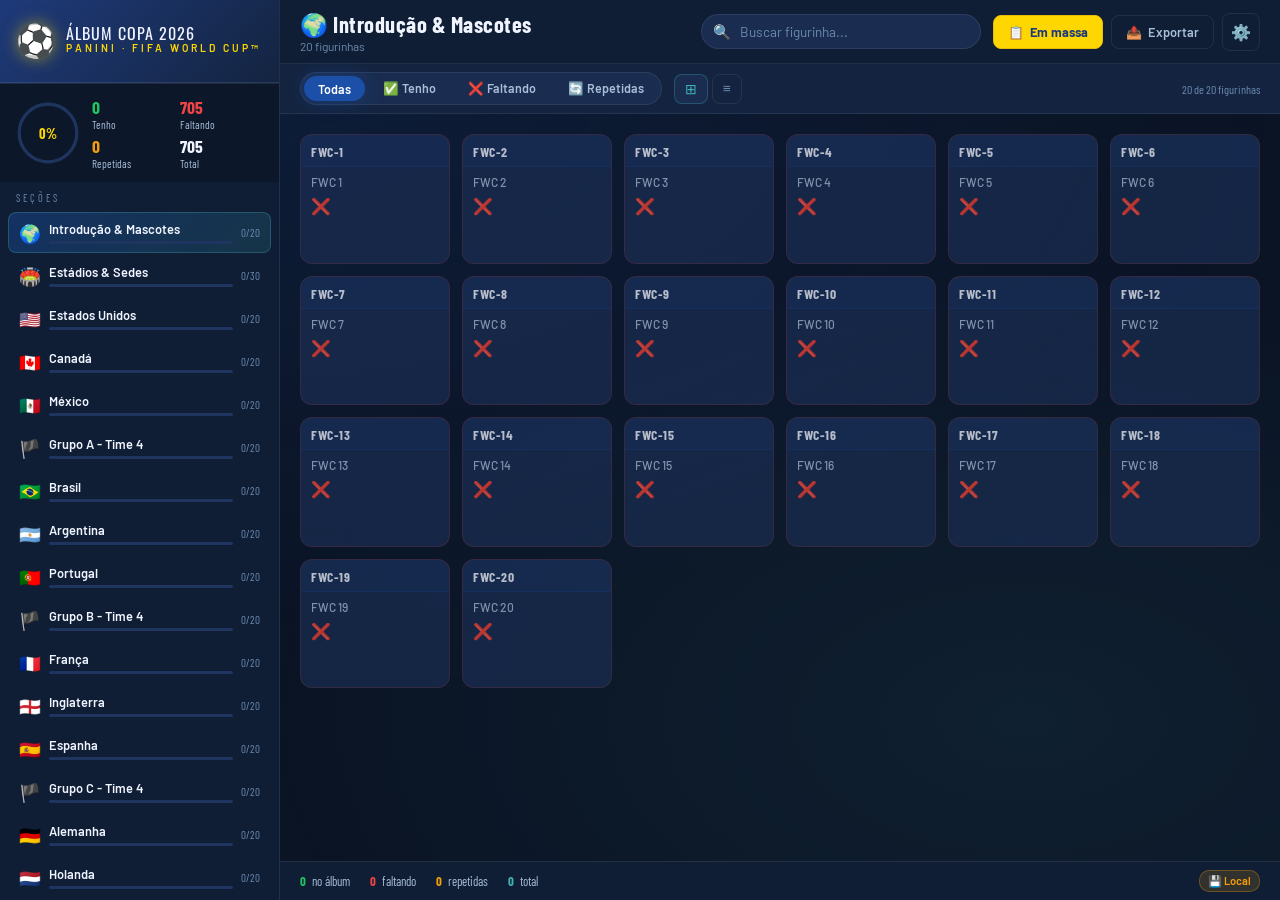
==== copa/index.html @ 355e0d0b "Add files via upload" ====
<!DOCTYPE html>
<html lang="pt-BR">
<head>
  <meta charset="UTF-8">
  <meta name="viewport" content="width=device-width, initial-scale=1.0">
  <title>Álbum Copa 2026 — Gerenciador de Figurinhas</title>
  <meta name="description" content="Gerenciador completo de figurinhas da Copa do Mundo 2026 Panini">
  <link rel="icon" href="data:image/svg+xml,<svg xmlns='http://www.w3.org/2000/svg' viewBox='0 0 100 100'><text y='.9em' font-size='90'>⚽</text></svg>">
  <link rel="stylesheet" href="css/style.css">
</head>
<body>

<!-- LOADER -->
<div id="loader">
  <div class="loader-spinner"></div>
  <div class="loader-text">Carregando álbum...</div>
</div>

<!-- APP -->
<div id="app">

  <!-- SIDEBAR -->
  <aside id="sidebar">
    <div class="sidebar-header">
      <div class="sidebar-logo">
        <span class="sidebar-logo-icon">⚽</span>
        <div class="sidebar-logo-text">
          Álbum Copa 2026
          <small>PANINI · FIFA WORLD CUP™</small>
        </div>
      </div>
    </div>

    <!-- Progresso global com anel -->
    <div class="global-progress">
      <div class="progress-ring-container">
        <svg width="64" height="64" viewBox="0 0 120 120">
          <circle class="progress-ring-track" cx="60" cy="60" r="54"/>
          <circle id="progress-ring-fill" cx="60" cy="60" r="54"
            stroke-dasharray="339.3" stroke-dashoffset="339.3"/>
        </svg>
        <div class="progress-ring-label" id="stat-pct">0%</div>
      </div>
      <div class="progress-stats">
        <div class="prog-stat owned"><strong id="stat-owned">0</strong>Tenho</div>
        <div class="prog-stat missing"><strong id="stat-missing">0</strong>Faltando</div>
        <div class="prog-stat dup"><strong id="stat-dup">0</strong>Repetidas</div>
        <div class="prog-stat"><strong id="stat-total">0</strong>Total</div>
      </div>
    </div>

    <div class="sidebar-sections-title">Seções</div>
    <div id="sidebar-sections"></div>
  </aside>

  <!-- MAIN -->
  <main id="main">

    <!-- HEADER -->
    <header id="header">
      <button id="menu-toggle" title="Menu">☰</button>

      <div class="header-left">
        <div id="section-title">Carregando...</div>
        <div id="section-subtitle"></div>
      </div>

      <div class="header-center">
        <span class="search-icon">🔍</span>
        <input id="search-input" class="search-input" type="search"
          placeholder="Buscar figurinha..." autocomplete="off">
      </div>

      <div class="header-right">
        <!-- Entrada em massa -->
        <button class="btn btn-yellow" onclick="App.openBulkModal()" title="Marcar várias de uma vez">
          <span>📋</span><span>Em massa</span>
        </button>

        <!-- Exportar -->
        <div style="position:relative" id="export-wrapper">
          <button class="btn btn-ghost" onclick="toggleExportMenu()" title="Exportar">
            <span>📤</span><span>Exportar</span>
          </button>
          <div id="export-menu" class="dropdown-menu" style="display:none">
            <button class="dropdown-item" onclick="App.exportMissing(); toggleExportMenu()">
              ❌ Lista de Faltando
            </button>
            <button class="dropdown-item" onclick="App.exportDuplicates(); toggleExportMenu()">
              🔄 Lista de Repetidas
            </button>
            <button class="dropdown-item" onclick="App.exportJSON(); toggleExportMenu()">
              💾 Backup JSON
            </button>
            <hr class="dropdown-divider">
            <label class="dropdown-item" style="cursor:pointer">
              📥 Importar JSON
              <input type="file" id="import-file" accept=".json" style="display:none">
            </label>
          </div>
        </div>

        <!-- Configurações -->
        <button class="btn btn-ghost btn-icon-only" onclick="document.getElementById('settings-modal').classList.add('open')" title="Configurações">⚙️</button>
      </div>
    </header>

    <!-- TOOLBAR -->
    <div id="toolbar">
      <div class="filter-group">
        <button class="filter-btn active" data-filter="all"       onclick="App.setFilter('all')">Todas</button>
        <button class="filter-btn"        data-filter="owned"     onclick="App.setFilter('owned')">✅ Tenho</button>
        <button class="filter-btn"        data-filter="missing"   onclick="App.setFilter('missing')">❌ Faltando</button>
        <button class="filter-btn"        data-filter="duplicate" onclick="App.setFilter('duplicate')">🔄 Repetidas</button>
      </div>

      <div class="view-group">
        <button class="view-btn active" data-view="grid" onclick="App.setView('grid')" title="Grade">⊞</button>
        <button class="view-btn"        data-view="list" onclick="App.setView('list')" title="Lista">≡</button>
      </div>

      <div class="toolbar-spacer"></div>

      <span id="filter-count">— figurinhas</span>
    </div>

    <!-- GRID -->
    <div id="stickers-container">
      <div id="stickers-grid" class="stickers-grid view-grid"></div>
    </div>

    <!-- STATS BAR -->
    <div id="stats-bar">
      <div class="stat-chip stat-owned">
        <strong id="stat-owned-b">0</strong><span>no álbum</span>
      </div>
      <div class="stat-chip stat-missing">
        <strong id="stat-missing-b">0</strong><span>faltando</span>
      </div>
      <div class="stat-chip stat-dup">
        <strong id="stat-dup-b">0</strong><span>repetidas</span>
      </div>
      <div class="stat-chip stat-total">
        <strong id="stat-total-b">0</strong><span>total</span>
      </div>
      <span id="db-source" class="badge-local">💾 Local</span>
    </div>

  </main>
</div>

<!-- ============================================================
     MODAIS
     ============================================================ -->

<!-- MODAL: Detalhes da Figurinha -->
<div id="sticker-modal" class="modal-overlay" data-sticker-id="">
  <div class="modal">
    <div class="modal-header">
      <span class="modal-title">Detalhes da Figurinha</span>
      <button class="modal-close" onclick="App.closeModal('sticker-modal')">✕</button>
    </div>
    <div class="modal-body">
      <div class="modal-sticker-header">
        <div class="modal-sticker-num">—</div>
        <div class="modal-sticker-name">—</div>
        <div class="modal-sticker-section">—</div>
      </div>
      <div class="modal-sticker-status">—</div>
      <div class="modal-sticker-actions">
        <button class="btn btn-turq" onclick="App.setStatus(document.getElementById('sticker-modal').dataset.stickerId,'owned',1); App.closeModal('sticker-modal')">
          <span>✅</span><span>Tenho</span>
        </button>
        <button class="btn btn-yellow" onclick="App.openDupModal(document.getElementById('sticker-modal').dataset.stickerId); App.closeModal('sticker-modal')">
          <span>🔄</span><span>Repetida</span>
        </button>
        <button class="btn btn-ghost" onclick="App.setStatus(document.getElementById('sticker-modal').dataset.stickerId,'missing',0); App.closeModal('sticker-modal')">
          <span>❌</span><span>Faltando</span>
        </button>
      </div>
    </div>
  </div>
</div>

<!-- MODAL: Repetida -->
<div id="dup-modal" class="modal-overlay" data-sticker-id="">
  <div class="modal" style="max-width:340px">
    <div class="modal-header">
      <span class="modal-title">🔄 Figurinha Repetida</span>
      <button class="modal-close" onclick="App.closeModal('dup-modal')">✕</button>
    </div>
    <div class="modal-body">
      <p style="font-size:0.85rem; color:var(--text-2); margin-bottom:12px">
        Figurinha: <strong id="dup-sticker-id" style="color:var(--text-1)">—</strong>
      </p>
      <div class="dup-control">
        <label>Quantas tenho no total:</label>
        <input type="number" id="dup-qty" min="2" max="99" value="2">
      </div>
      <p style="font-size:0.75rem; color:var(--text-3)">
        Ex: se você tem 3 dessa figurinha, coloque 3 — o sistema vai contar 2 como repetidas.
      </p>
    </div>
    <div class="modal-footer">
      <button class="btn btn-ghost" onclick="App.closeModal('dup-modal')">Cancelar</button>
      <button class="btn btn-yellow" id="confirm-dup">Confirmar</button>
    </div>
  </div>
</div>

<!-- MODAL: Entrada em Massa -->
<div id="bulk-modal" class="modal-overlay">
  <div class="modal" style="max-width:520px">
    <div class="modal-header">
      <span class="modal-title">📋 Entrada em Massa</span>
      <button class="modal-close" onclick="App.closeModal('bulk-modal')">✕</button>
    </div>
    <div class="modal-body">
      <textarea id="bulk-input" class="bulk-textarea"
        placeholder="Cole os códigos das figurinhas, um por linha ou separados por vírgula:&#10;BRA-1&#10;BRA-2, BRA-3&#10;ARG-5"></textarea>
      <p class="bulk-hint">
        Cole os códigos das figurinhas (ex: BRA-1, ARG-5, FRA-10). Separe por quebra de linha ou vírgula.
      </p>
      <div id="bulk-preview"></div>
      <small id="bulk-found-count"></small>
    </div>
    <div class="modal-footer">
      <button class="btn btn-ghost" onclick="App.closeModal('bulk-modal')">Cancelar</button>
      <div class="bulk-actions">
        <button class="btn btn-turq" onclick="App.confirmBulk('owned')">✅ Marcar como Tenho</button>
        <button class="btn btn-yellow" onclick="App.confirmBulk('duplicate')">🔄 Marcar Repetidas</button>
        <button class="btn btn-ghost" onclick="App.confirmBulk('missing')">❌ Marcar Faltando</button>
      </div>
    </div>
  </div>
</div>

<!-- MODAL: Configurações -->
<div id="settings-modal" class="modal-overlay">
  <div class="modal" style="max-width:500px">
    <div class="modal-header">
      <span class="modal-title">⚙️ Configurações</span>
      <button class="modal-close" onclick="App.closeModal('settings-modal')">✕</button>
    </div>
    <div class="modal-body">

      <div class="settings-section">
        <h3>☁️ Google Sheets</h3>
        <p style="font-size:0.8rem; color:var(--text-3); margin-bottom:10px">
          Configure sua planilha para sincronizar dados na nuvem. Sem configuração, os dados ficam no navegador.
        </p>
        <input class="settings-input" id="cfg-sheet-id" type="text"
          placeholder="ID da planilha (da URL do Google Sheets)"
          value="">
        <input class="settings-input" id="cfg-script-url" type="text"
          placeholder="URL do Google Apps Script publicado"
          value="">
        <button class="btn btn-primary" onclick="saveSheetConfig()">💾 Salvar e Conectar</button>
      </div>

      <div class="settings-section">
        <h3>📦 Backup e Restauração</h3>
        <div class="settings-actions">
          <button class="btn btn-turq" onclick="App.exportJSON(); App.closeModal('settings-modal')">
            💾 Exportar Backup
          </button>
          <label class="btn btn-ghost" style="cursor:pointer">
            📥 Importar Backup
            <input type="file" accept=".json" onchange="App.importJSON(this.files[0]); App.closeModal('settings-modal')" style="display:none">
          </label>
        </div>
      </div>

      <div class="settings-section">
        <h3>⚠️ Zona de Perigo</h3>
        <div class="settings-actions">
          <button class="btn btn-danger" onclick="App.resetCollection(); App.closeModal('settings-modal')">
            🗑️ Resetar toda a coleção
          </button>
        </div>
      </div>

    </div>
    <div class="modal-footer">
      <button class="btn btn-ghost" onclick="App.closeModal('settings-modal')">Fechar</button>
    </div>
  </div>
</div>

<!-- TOAST -->
<div id="toast" class="toast"></div>

<!-- DROPDOWN STYLE -->
<style>
.dropdown-menu {
  position: absolute;
  right: 0; top: calc(100% + 6px);
  background: var(--surface);
  border: 1px solid var(--border-accent);
  border-radius: var(--radius-sm);
  box-shadow: var(--shadow-lg);
  min-width: 200px;
  z-index: 50;
  overflow: hidden;
  animation: fadeIn 0.15s ease;
}
.dropdown-item {
  display: flex;
  align-items: center;
  gap: 8px;
  width: 100%;
  padding: 10px 14px;
  background: none;
  border: none;
  color: var(--text-1);
  font-size: 0.82rem;
  font-family: var(--font-body);
  cursor: pointer;
  text-align: left;
  transition: background var(--transition);
}
.dropdown-item:hover { background: var(--surface-2); }
.dropdown-divider { border: none; border-top: 1px solid var(--border); margin: 4px 0; }
</style>

<script>
function toggleExportMenu() {
  const m = document.getElementById("export-menu");
  m.style.display = m.style.display === "none" ? "block" : "none";
}
document.addEventListener("click", (e) => {
  if (!document.getElementById("export-wrapper").contains(e.target)) {
    document.getElementById("export-menu").style.display = "none";
  }
});

function saveSheetConfig() {
  const id  = document.getElementById("cfg-sheet-id").value.trim();
  const url = document.getElementById("cfg-script-url").value.trim();
  if (!id || !url) { App.showToast("Preencha os dois campos!", "error"); return; }
  CONFIG.SHEET_ID = id;
  CONFIG.APPS_SCRIPT_URL = url;
  localStorage.setItem("sheet_config", JSON.stringify({ id, url }));
  App.showToast("✅ Configuração salva! Recarregando...");
  setTimeout(() => location.reload(), 1500);
}

// Carrega config salva
(function() {
  try {
    const saved = JSON.parse(localStorage.getItem("sheet_config") || "{}");
    if (saved.id)  document.getElementById("cfg-sheet-id").value  = saved.id;
    if (saved.url) document.getElementById("cfg-script-url").value = saved.url;
  } catch {}
})();
</script>

<!-- SCRIPTS -->
<script src="js/data.js"></script>
<script src="js/db.js"></script>
<script src="js/app.js"></script>

</body>
</html>
---- copa/css/style.css ----
/* ============================================================
   ÁLBUM COPA 2026 — Design System
   Cores Pantone:
   - Bright Cobalt 18-4247 TCX  → #1B4FA8
   - Palace Blue  19-4053 TCX  → #1E3A7A
   - Vibrant Yellow 13-0858 TCX → #FFD700
   - Blue Turquoise 15-5217 TCX → #40B4B4
   ============================================================ */

@import url('https://fonts.googleapis.com/css2?family=Barlow+Condensed:wght@400;600;700;900&family=Barlow:wght@400;500;600&family=Oswald:wght@700&display=swap');

:root {
  --cobalt:       #1B4FA8;
  --cobalt-dark:  #1E3A7A;
  --cobalt-light: #2E65CC;
  --yellow:       #FFD700;
  --yellow-dark:  #E5BC00;
  --turquoise:    #40B4B4;
  --turquoise-dark:#2E9494;

  /* Neutros */
  --bg:           #0B1425;
  --bg-2:         #0F1E35;
  --bg-3:         #142440;
  --surface:      #1A2D50;
  --surface-2:    #1F3560;
  --border:       rgba(255,255,255,0.08);
  --border-accent:rgba(64,180,180,0.3);

  /* Texto */
  --text-1:       #F0F4FF;
  --text-2:       #A8BDD8;
  --text-3:       #6A8AAF;

  /* Status */
  --owned:        #22C55E;
  --missing:      #EF4444;
  --duplicate:    #F59E0B;

  /* Tipografia */
  --font-display: 'Barlow Condensed', sans-serif;
  --font-body:    'Barlow', sans-serif;
  --font-heading: 'Oswald', sans-serif;

  /* Layout */
  --sidebar-w:    280px;
  --header-h:     64px;
  --radius:       12px;
  --radius-sm:    8px;
  --shadow:       0 4px 24px rgba(0,0,0,0.4);
  --shadow-lg:    0 8px 40px rgba(0,0,0,0.6);
  --glow-cobalt:  0 0 20px rgba(27,79,168,0.4);
  --glow-yellow:  0 0 20px rgba(255,215,0,0.3);
  --glow-turq:    0 0 20px rgba(64,180,180,0.4);

  --transition: 0.2s ease;
}

/* ---- RESET & BASE ---- */
*, *::before, *::after { box-sizing: border-box; margin: 0; padding: 0; }

html { scroll-behavior: smooth; }

body {
  font-family: var(--font-body);
  background: var(--bg);
  color: var(--text-1);
  min-height: 100vh;
  overflow: hidden;
}

/* Textura de fundo sutil */
body::before {
  content: "";
  position: fixed; inset: 0;
  background:
    radial-gradient(ellipse 80% 60% at 20% 10%, rgba(27,79,168,0.15), transparent),
    radial-gradient(ellipse 60% 50% at 80% 80%, rgba(64,180,180,0.08), transparent);
  pointer-events: none;
  z-index: 0;
}

/* ---- LOADER ---- */
#loader {
  position: fixed; inset: 0;
  background: var(--bg);
  display: flex;
  flex-direction: column;
  align-items: center;
  justify-content: center;
  z-index: 9999;
  gap: 16px;
}

.loader-spinner {
  width: 48px; height: 48px;
  border: 4px solid var(--surface);
  border-top-color: var(--yellow);
  border-radius: 50%;
  animation: spin 0.8s linear infinite;
}

.loader-text {
  font-family: var(--font-display);
  font-size: 1.1rem;
  color: var(--text-2);
  letter-spacing: 2px;
  text-transform: uppercase;
}

@keyframes spin { to { transform: rotate(360deg); } }

/* ---- LAYOUT PRINCIPAL ---- */
#app {
  display: flex;
  height: 100vh;
  position: relative;
  z-index: 1;
}

/* ---- SIDEBAR ---- */
#sidebar {
  width: var(--sidebar-w);
  min-width: var(--sidebar-w);
  background: var(--bg-2);
  border-right: 1px solid var(--border);
  display: flex;
  flex-direction: column;
  overflow: hidden;
  transition: transform var(--transition);
  position: relative;
  z-index: 10;
}

.sidebar-header {
  padding: 20px 16px 12px;
  border-bottom: 1px solid var(--border);
  background: linear-gradient(135deg, var(--cobalt-dark), var(--bg-3));
  flex-shrink: 0;
}

.sidebar-logo {
  display: flex;
  align-items: center;
  gap: 10px;
  margin-bottom: 10px;
}

.sidebar-logo-icon {
  font-size: 2rem;
  filter: drop-shadow(0 0 8px rgba(255,215,0,0.5));
}

.sidebar-logo-text {
  font-family: var(--font-heading);
  font-size: 1rem;
  line-height: 1.1;
  color: var(--text-1);
  text-transform: uppercase;
  letter-spacing: 1px;
}

.sidebar-logo-text small {
  display: block;
  font-family: var(--font-body);
  font-size: 0.65rem;
  color: var(--yellow);
  letter-spacing: 3px;
  font-weight: 600;
}

/* Progress Ring Global */
.global-progress {
  display: flex;
  align-items: center;
  gap: 12px;
  padding: 12px 16px;
  background: rgba(0,0,0,0.2);
  border-top: 1px solid var(--border);
}

.progress-ring-container {
  position: relative;
  width: 64px;
  height: 64px;
  flex-shrink: 0;
}

.progress-ring-container svg {
  transform: rotate(-90deg);
}

.progress-ring-track { fill: none; stroke: var(--surface-2); stroke-width: 6; }

#progress-ring-fill {
  fill: none;
  stroke: var(--yellow);
  stroke-width: 6;
  stroke-linecap: round;
  transition: stroke-dashoffset 0.6s ease;
  filter: drop-shadow(0 0 4px rgba(255,215,0,0.6));
}

.progress-ring-label {
  position: absolute;
  inset: 0;
  display: flex;
  align-items: center;
  justify-content: center;
  font-family: var(--font-display);
  font-size: 0.9rem;
  font-weight: 700;
  color: var(--yellow);
}

.progress-stats {
  flex: 1;
  display: grid;
  grid-template-columns: 1fr 1fr;
  gap: 4px;
}

.prog-stat {
  font-size: 0.7rem;
  color: var(--text-2);
  font-family: var(--font-display);
}

.prog-stat strong {
  display: block;
  font-size: 1.1rem;
  font-weight: 700;
  color: var(--text-1);
}

.prog-stat.owned strong { color: var(--owned); }
.prog-stat.missing strong { color: var(--missing); }
.prog-stat.dup strong { color: var(--duplicate); }

/* Seções da sidebar */
.sidebar-sections-title {
  font-family: var(--font-display);
  font-size: 0.65rem;
  letter-spacing: 3px;
  text-transform: uppercase;
  color: var(--text-3);
  padding: 10px 16px 4px;
  flex-shrink: 0;
}

#sidebar-sections {
  flex: 1;
  overflow-y: auto;
  padding: 4px 8px 12px;
}

#sidebar-sections::-webkit-scrollbar { width: 4px; }
#sidebar-sections::-webkit-scrollbar-track { background: transparent; }
#sidebar-sections::-webkit-scrollbar-thumb { background: var(--surface-2); border-radius: 2px; }

.sidebar-item {
  display: flex;
  align-items: center;
  gap: 8px;
  padding: 8px 10px;
  border-radius: var(--radius-sm);
  cursor: pointer;
  transition: all var(--transition);
  margin-bottom: 2px;
  border: 1px solid transparent;
}

.sidebar-item:hover {
  background: var(--surface);
  border-color: var(--border);
}

.sidebar-item.active {
  background: linear-gradient(135deg, rgba(27,79,168,0.4), rgba(64,180,180,0.15));
  border-color: var(--border-accent);
}

.sidebar-icon { font-size: 1.1rem; flex-shrink: 0; }

.sidebar-info {
  flex: 1;
  min-width: 0;
}

.sidebar-name {
  display: block;
  font-size: 0.8rem;
  font-weight: 600;
  color: var(--text-1);
  white-space: nowrap;
  overflow: hidden;
  text-overflow: ellipsis;
}

.sidebar-progress {
  height: 3px;
  background: var(--surface-2);
  border-radius: 2px;
  margin-top: 4px;
  overflow: hidden;
}

.sidebar-bar {
  height: 100%;
  border-radius: 2px;
  transition: width 0.4s ease;
}

.sidebar-count {
  font-family: var(--font-display);
  font-size: 0.7rem;
  color: var(--text-3);
  white-space: nowrap;
  flex-shrink: 0;
}

/* ---- MAIN CONTENT ---- */
#main {
  flex: 1;
  display: flex;
  flex-direction: column;
  overflow: hidden;
}

/* Header */
#header {
  height: var(--header-h);
  background: var(--bg-2);
  border-bottom: 1px solid var(--border);
  display: flex;
  align-items: center;
  gap: 12px;
  padding: 0 20px;
  flex-shrink: 0;
}

#menu-toggle {
  display: none;
  background: none;
  border: none;
  color: var(--text-1);
  font-size: 1.4rem;
  cursor: pointer;
  padding: 4px;
}

.header-left { flex: 1; min-width: 0; }

#section-title {
  font-family: var(--font-display);
  font-size: 1.4rem;
  font-weight: 700;
  letter-spacing: 0.5px;
  color: var(--text-1);
}

#section-subtitle {
  font-size: 0.75rem;
  color: var(--text-3);
}

.header-center {
  flex: 0 0 280px;
  position: relative;
}

.search-input {
  width: 100%;
  background: var(--surface);
  border: 1px solid var(--border);
  border-radius: 20px;
  padding: 8px 16px 8px 38px;
  color: var(--text-1);
  font-family: var(--font-body);
  font-size: 0.85rem;
  outline: none;
  transition: all var(--transition);
}

.search-input::placeholder { color: var(--text-3); }

.search-input:focus {
  border-color: var(--turquoise);
  box-shadow: 0 0 0 3px rgba(64,180,180,0.15);
}

.search-icon {
  position: absolute;
  left: 12px;
  top: 50%;
  transform: translateY(-50%);
  color: var(--text-3);
  font-size: 0.9rem;
  pointer-events: none;
}

.header-right {
  display: flex;
  align-items: center;
  gap: 8px;
}

/* Botões */
.btn {
  display: inline-flex;
  align-items: center;
  gap: 6px;
  padding: 8px 14px;
  border-radius: var(--radius-sm);
  border: 1px solid transparent;
  font-family: var(--font-body);
  font-size: 0.8rem;
  font-weight: 600;
  cursor: pointer;
  transition: all var(--transition);
  white-space: nowrap;
}

.btn-primary {
  background: var(--cobalt);
  color: #fff;
  border-color: var(--cobalt-light);
}

.btn-primary:hover {
  background: var(--cobalt-light);
  box-shadow: var(--glow-cobalt);
}

.btn-yellow {
  background: var(--yellow);
  color: var(--cobalt-dark);
  border-color: var(--yellow-dark);
  font-weight: 700;
}

.btn-yellow:hover {
  background: var(--yellow-dark);
  box-shadow: var(--glow-yellow);
}

.btn-turq {
  background: rgba(64,180,180,0.15);
  color: var(--turquoise);
  border-color: rgba(64,180,180,0.3);
}

.btn-turq:hover {
  background: rgba(64,180,180,0.25);
  box-shadow: var(--glow-turq);
}

.btn-ghost {
  background: transparent;
  color: var(--text-2);
  border-color: var(--border);
}

.btn-ghost:hover {
  background: var(--surface);
  color: var(--text-1);
}

.btn-danger {
  background: transparent;
  color: var(--missing);
  border-color: rgba(239,68,68,0.3);
}

.btn-danger:hover {
  background: rgba(239,68,68,0.1);
}

.btn-icon-only {
  padding: 8px;
  font-size: 1rem;
}

/* Toolbar */
#toolbar {
  background: var(--bg-3);
  border-bottom: 1px solid var(--border);
  padding: 8px 20px;
  display: flex;
  align-items: center;
  gap: 12px;
  flex-shrink: 0;
  flex-wrap: wrap;
}

.filter-group {
  display: flex;
  gap: 4px;
  background: var(--surface);
  padding: 3px;
  border-radius: 20px;
  border: 1px solid var(--border);
}

.filter-btn {
  padding: 5px 14px;
  border: none;
  border-radius: 16px;
  background: transparent;
  color: var(--text-2);
  font-size: 0.78rem;
  font-weight: 600;
  font-family: var(--font-body);
  cursor: pointer;
  transition: all var(--transition);
}

.filter-btn.active {
  background: var(--cobalt);
  color: #fff;
  box-shadow: var(--glow-cobalt);
}

.view-group {
  display: flex;
  gap: 4px;
}

.view-btn {
  padding: 6px 10px;
  border: 1px solid var(--border);
  border-radius: var(--radius-sm);
  background: transparent;
  color: var(--text-3);
  font-size: 0.85rem;
  cursor: pointer;
  transition: all var(--transition);
}

.view-btn.active {
  background: var(--surface);
  color: var(--turquoise);
  border-color: rgba(64,180,180,0.3);
}

.toolbar-spacer { flex: 1; }

#filter-count {
  font-size: 0.75rem;
  color: var(--text-3);
  font-family: var(--font-display);
}

/* ---- GRID DE FIGURINHAS ---- */
#stickers-container {
  flex: 1;
  overflow-y: auto;
  padding: 20px;
}

#stickers-container::-webkit-scrollbar { width: 6px; }
#stickers-container::-webkit-scrollbar-track { background: transparent; }
#stickers-container::-webkit-scrollbar-thumb { background: var(--surface-2); border-radius: 3px; }

.stickers-grid {
  display: grid;
  gap: 12px;
}

.stickers-grid.view-grid {
  grid-template-columns: repeat(auto-fill, minmax(130px, 1fr));
}

.stickers-grid.view-list {
  grid-template-columns: 1fr;
}

/* Cards de figurinha */
.sticker-card {
  border-radius: var(--radius);
  border: 1px solid var(--border);
  background: var(--surface);
  transition: all 0.25s ease;
  cursor: pointer;
  overflow: hidden;
}

.sticker-card:hover {
  transform: translateY(-2px);
  box-shadow: var(--shadow);
}

.sticker-card.status-owned {
  border-color: rgba(34,197,94,0.3);
  background: linear-gradient(135deg, var(--surface), rgba(34,197,94,0.07));
}

.sticker-card.status-missing {
  border-color: rgba(239,68,68,0.2);
  opacity: 0.75;
}

.sticker-card.status-missing:hover { opacity: 1; }

.sticker-card.status-duplicate {
  border-color: rgba(245,158,11,0.3);
  background: linear-gradient(135deg, var(--surface), rgba(245,158,11,0.07));
}

.sticker-card.special {
  border-color: rgba(255,215,0,0.4);
  background: linear-gradient(135deg, var(--surface), rgba(255,215,0,0.08));
}

.sticker-inner {
  display: flex;
  flex-direction: column;
}

.view-list .sticker-inner {
  flex-direction: row;
  align-items: center;
}

.sticker-header {
  padding: 8px 10px 6px;
  border-bottom: 1px solid;
  display: flex;
  align-items: center;
  justify-content: space-between;
  gap: 4px;
}

.view-list .sticker-header {
  border-bottom: none;
  border-right: 1px solid;
  min-width: 100px;
}

.special-badge {
  font-size: 0.75rem;
}

.sticker-number {
  font-family: var(--font-display);
  font-size: 0.85rem;
  font-weight: 700;
  color: var(--text-1);
  letter-spacing: 0.5px;
}

.sticker-body {
  padding: 8px 10px;
  flex: 1;
  display: flex;
  flex-direction: column;
  gap: 3px;
}

.view-list .sticker-body {
  flex-direction: row;
  align-items: center;
  gap: 12px;
}

.sticker-name {
  font-size: 0.75rem;
  color: var(--text-2);
  font-weight: 500;
}

.sticker-status-icon {
  font-size: 1rem;
  margin-top: 4px;
}

.view-list .sticker-status-icon { margin-top: 0; margin-left: auto; }

.dup-badge {
  font-size: 0.65rem;
  background: rgba(245,158,11,0.15);
  color: var(--duplicate);
  border: 1px solid rgba(245,158,11,0.3);
  border-radius: 10px;
  padding: 2px 6px;
  font-weight: 600;
  width: fit-content;
}

.sticker-actions {
  display: flex;
  gap: 4px;
  padding: 6px 8px 8px;
  border-top: 1px solid var(--border);
  opacity: 0;
  transition: opacity var(--transition);
}

.view-list .sticker-actions {
  border-top: none;
  border-left: 1px solid var(--border);
  opacity: 1;
}

.sticker-card:hover .sticker-actions { opacity: 1; }

.btn-action {
  flex: 1;
  background: transparent;
  border: 1px solid var(--border);
  border-radius: 6px;
  padding: 4px;
  font-size: 0.85rem;
  cursor: pointer;
  transition: all var(--transition);
  line-height: 1;
}

.btn-action:hover { background: var(--surface-2); transform: scale(1.1); }

.btn-have:hover  { border-color: var(--owned); }
.btn-dup:hover   { border-color: var(--duplicate); }
.btn-miss:hover  { border-color: var(--missing); }

/* Estado vazio */
.empty-state {
  grid-column: 1/-1;
  display: flex;
  flex-direction: column;
  align-items: center;
  justify-content: center;
  padding: 60px 20px;
  gap: 12px;
  color: var(--text-3);
}

.empty-icon { font-size: 3rem; }

/* ---- STATS BAR (footer) ---- */
#stats-bar {
  background: var(--bg-2);
  border-top: 1px solid var(--border);
  padding: 8px 20px;
  display: flex;
  align-items: center;
  gap: 20px;
  flex-shrink: 0;
  flex-wrap: wrap;
}

.stat-chip {
  display: flex;
  align-items: center;
  gap: 6px;
  font-size: 0.8rem;
  font-family: var(--font-display);
}

.stat-chip span:last-child { color: var(--text-2); }
.stat-owned  strong { color: var(--owned); }
.stat-missing strong { color: var(--missing); }
.stat-dup strong { color: var(--duplicate); }
.stat-total strong { color: var(--turquoise); }

#db-source {
  margin-left: auto;
  font-size: 0.7rem;
  padding: 3px 8px;
  border-radius: 10px;
  font-weight: 600;
}

.badge-sheets {
  background: rgba(64,180,180,0.15);
  color: var(--turquoise);
  border: 1px solid rgba(64,180,180,0.3);
}

.badge-local {
  background: rgba(245,158,11,0.15);
  color: var(--duplicate);
  border: 1px solid rgba(245,158,11,0.3);
}

/* ---- MODAIS ---- */
.modal-overlay {
  position: fixed; inset: 0;
  background: rgba(0,0,0,0.7);
  backdrop-filter: blur(4px);
  display: none;
  align-items: center;
  justify-content: center;
  z-index: 100;
  padding: 20px;
}

.modal-overlay.open { display: flex; }

.modal {
  background: var(--bg-2);
  border: 1px solid var(--border-accent);
  border-radius: var(--radius);
  box-shadow: var(--shadow-lg);
  max-width: 480px;
  width: 100%;
  max-height: 90vh;
  overflow: hidden;
  display: flex;
  flex-direction: column;
  animation: modalIn 0.2s ease;
}

@keyframes modalIn {
  from { opacity: 0; transform: scale(0.95) translateY(10px); }
  to   { opacity: 1; transform: scale(1) translateY(0); }
}

.modal-header {
  padding: 20px;
  border-bottom: 1px solid var(--border);
  display: flex;
  align-items: center;
  justify-content: space-between;
}

.modal-title {
  font-family: var(--font-display);
  font-size: 1.2rem;
  font-weight: 700;
  letter-spacing: 0.5px;
}

.modal-close {
  background: none;
  border: none;
  color: var(--text-3);
  font-size: 1.2rem;
  cursor: pointer;
  padding: 4px;
  transition: color var(--transition);
}

.modal-close:hover { color: var(--text-1); }

.modal-body {
  padding: 20px;
  overflow-y: auto;
  flex: 1;
}

.modal-footer {
  padding: 16px 20px;
  border-top: 1px solid var(--border);
  display: flex;
  gap: 8px;
  justify-content: flex-end;
}

/* Modal de Sticker */
.modal-sticker-header {
  border-radius: var(--radius-sm);
  padding: 20px;
  text-align: center;
  margin-bottom: 16px;
}

.modal-sticker-num {
  font-family: var(--font-heading);
  font-size: 2.5rem;
  font-weight: 700;
  color: #fff;
  text-shadow: 0 2px 8px rgba(0,0,0,0.4);
}

.modal-sticker-name {
  font-size: 0.9rem;
  color: rgba(255,255,255,0.8);
}

.modal-sticker-section {
  font-size: 0.75rem;
  color: rgba(255,255,255,0.6);
  margin-top: 4px;
}

.modal-sticker-status {
  text-align: center;
  font-size: 1.1rem;
  font-weight: 600;
  margin-bottom: 16px;
}

.modal-sticker-actions {
  display: grid;
  grid-template-columns: 1fr 1fr 1fr;
  gap: 8px;
}

.modal-sticker-actions .btn {
  flex-direction: column;
  gap: 4px;
  padding: 12px 8px;
  font-size: 0.75rem;
  justify-content: center;
}

.modal-sticker-actions .btn span:first-child {
  font-size: 1.5rem;
}

/* Dup modal */
.dup-control {
  display: flex;
  align-items: center;
  gap: 12px;
  margin: 16px 0;
}

.dup-control label {
  font-size: 0.85rem;
  color: var(--text-2);
}

.dup-control input[type="number"] {
  width: 80px;
  background: var(--surface);
  border: 1px solid var(--border);
  border-radius: var(--radius-sm);
  color: var(--text-1);
  padding: 8px 12px;
  font-size: 1rem;
  font-family: var(--font-display);
  font-weight: 700;
  text-align: center;
  outline: none;
}

.dup-control input:focus {
  border-color: var(--turquoise);
}

/* Bulk modal */
.bulk-textarea {
  width: 100%;
  background: var(--surface);
  border: 1px solid var(--border);
  border-radius: var(--radius-sm);
  color: var(--text-1);
  padding: 12px;
  font-family: var(--font-display);
  font-size: 0.85rem;
  resize: vertical;
  min-height: 140px;
  outline: none;
  transition: border-color var(--transition);
}

.bulk-textarea:focus { border-color: var(--turquoise); }

.bulk-hint {
  font-size: 0.75rem;
  color: var(--text-3);
  margin-top: 6px;
  margin-bottom: 12px;
}

#bulk-preview {
  max-height: 200px;
  overflow-y: auto;
  display: flex;
  flex-direction: column;
  gap: 4px;
}

.bulk-item {
  padding: 6px 10px;
  border-radius: 6px;
  font-size: 0.78rem;
  font-family: var(--font-display);
}

.bulk-item.found { background: rgba(34,197,94,0.1); color: var(--owned); }
.bulk-item.not-found { background: rgba(239,68,68,0.1); color: var(--missing); }

#bulk-found-count {
  font-size: 0.78rem;
  color: var(--text-3);
  margin-top: 8px;
  display: block;
}

.bulk-actions {
  display: flex;
  gap: 8px;
}

/* Settings modal */
.settings-section {
  margin-bottom: 20px;
}

.settings-section h3 {
  font-family: var(--font-display);
  font-size: 0.8rem;
  letter-spacing: 2px;
  text-transform: uppercase;
  color: var(--text-3);
  margin-bottom: 10px;
}

.settings-input {
  width: 100%;
  background: var(--surface);
  border: 1px solid var(--border);
  border-radius: var(--radius-sm);
  color: var(--text-1);
  padding: 10px 12px;
  font-size: 0.85rem;
  font-family: var(--font-body);
  outline: none;
  margin-bottom: 8px;
}

.settings-input:focus { border-color: var(--turquoise); }

.settings-actions {
  display: flex;
  flex-wrap: wrap;
  gap: 8px;
}

/* ---- TOAST ---- */
#toast {
  position: fixed;
  bottom: -80px;
  left: 50%;
  transform: translateX(-50%);
  background: var(--surface);
  border: 1px solid var(--border-accent);
  color: var(--text-1);
  padding: 12px 24px;
  border-radius: 30px;
  font-size: 0.85rem;
  font-weight: 600;
  z-index: 9999;
  transition: bottom 0.3s ease;
  white-space: nowrap;
  box-shadow: var(--shadow);
}

#toast.show { bottom: 24px; }
#toast.toast-error { border-color: rgba(239,68,68,0.5); color: var(--missing); }

/* ---- RESPONSIVE ---- */
@media (max-width: 768px) {
  body { overflow: hidden; }

  #sidebar {
    position: fixed;
    left: 0; top: 0; bottom: 0;
    transform: translateX(-100%);
    z-index: 200;
  }

  #sidebar.open { transform: translateX(0); }

  #menu-toggle { display: block; }

  .header-center { flex: 1; }

  .stickers-grid.view-grid {
    grid-template-columns: repeat(auto-fill, minmax(100px, 1fr));
  }

  #toolbar { padding: 8px 12px; gap: 8px; }

  .btn span:not(:first-child) { display: none; }
}

/* ---- ANIMAÇÕES ---- */
@keyframes fadeIn {
  from { opacity: 0; transform: translateY(6px); }
  to   { opacity: 1; transform: translateY(0); }
}

.sticker-card {
  animation: fadeIn 0.2s ease backwards;
}
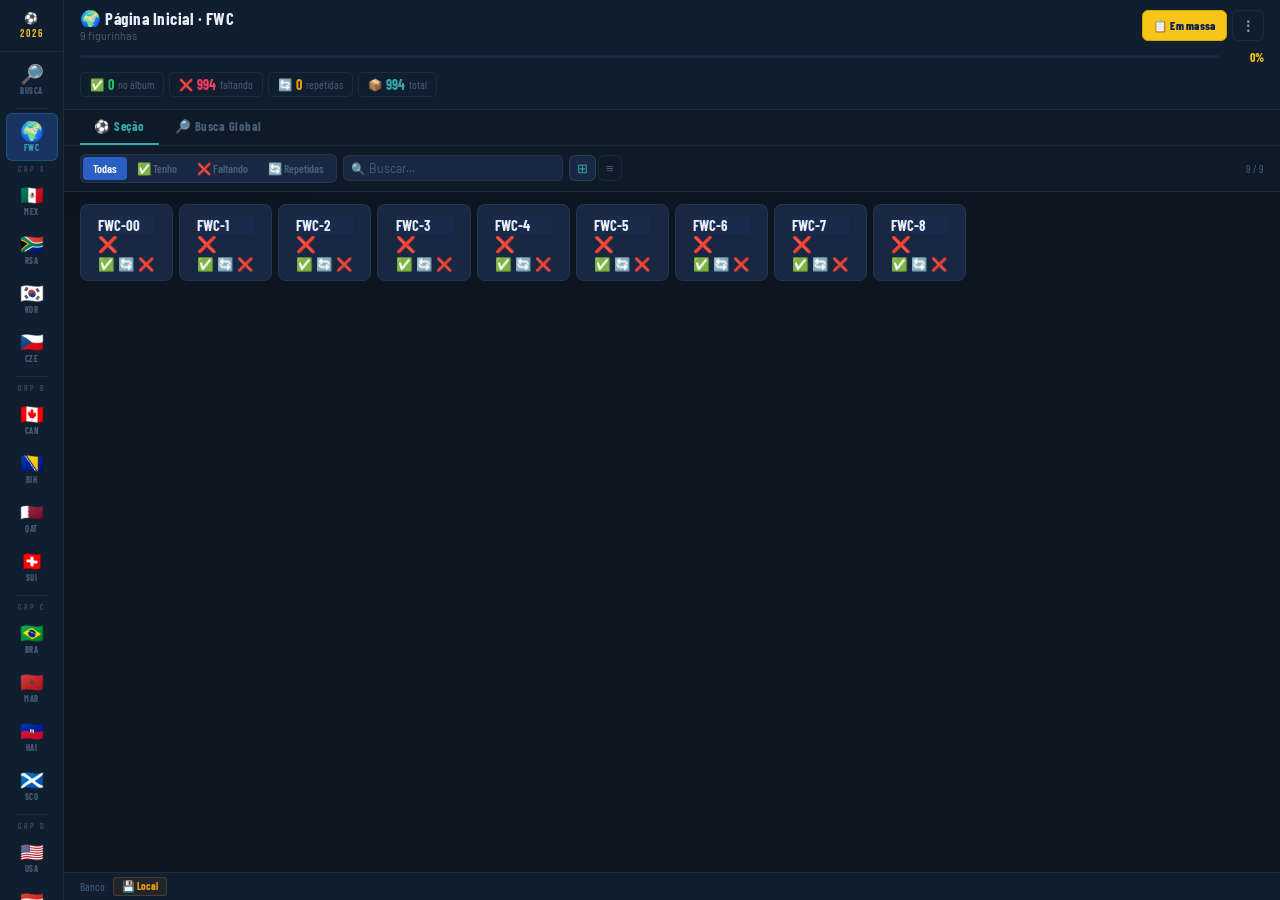
==== commit 975bd649: "Add files via upload" ====
--- a/copa/index.html
+++ b/copa/index.html
@@ -1,364 +1,299 @@
-<!DOCTYPE html>
-<html lang="pt-BR">
-<head>
-  <meta charset="UTF-8">
-  <meta name="viewport" content="width=device-width, initial-scale=1.0">
-  <title>Álbum Copa 2026 — Gerenciador de Figurinhas</title>
-  <meta name="description" content="Gerenciador completo de figurinhas da Copa do Mundo 2026 Panini">
-  <link rel="icon" href="data:image/svg+xml,<svg xmlns='http://www.w3.org/2000/svg' viewBox='0 0 100 100'><text y='.9em' font-size='90'>⚽</text></svg>">
-  <link rel="stylesheet" href="css/style.css">
-</head>
-<body>
-
-<!-- LOADER -->
-<div id="loader">
-  <div class="loader-spinner"></div>
-  <div class="loader-text">Carregando álbum...</div>
-</div>
-
-<!-- APP -->
-<div id="app">
-
-  <!-- SIDEBAR -->
-  <aside id="sidebar">
-    <div class="sidebar-header">
-      <div class="sidebar-logo">
-        <span class="sidebar-logo-icon">⚽</span>
-        <div class="sidebar-logo-text">
-          Álbum Copa 2026
-          <small>PANINI · FIFA WORLD CUP™</small>
-        </div>
-      </div>
-    </div>
-
-    <!-- Progresso global com anel -->
-    <div class="global-progress">
-      <div class="progress-ring-container">
-        <svg width="64" height="64" viewBox="0 0 120 120">
-          <circle class="progress-ring-track" cx="60" cy="60" r="54"/>
-          <circle id="progress-ring-fill" cx="60" cy="60" r="54"
-            stroke-dasharray="339.3" stroke-dashoffset="339.3"/>
-        </svg>
-        <div class="progress-ring-label" id="stat-pct">0%</div>
-      </div>
-      <div class="progress-stats">
-        <div class="prog-stat owned"><strong id="stat-owned">0</strong>Tenho</div>
-        <div class="prog-stat missing"><strong id="stat-missing">0</strong>Faltando</div>
-        <div class="prog-stat dup"><strong id="stat-dup">0</strong>Repetidas</div>
-        <div class="prog-stat"><strong id="stat-total">0</strong>Total</div>
-      </div>
-    </div>
-
-    <div class="sidebar-sections-title">Seções</div>
-    <div id="sidebar-sections"></div>
-  </aside>
-
-  <!-- MAIN -->
-  <main id="main">
-
-    <!-- HEADER -->
-    <header id="header">
-      <button id="menu-toggle" title="Menu">☰</button>
-
-      <div class="header-left">
-        <div id="section-title">Carregando...</div>
-        <div id="section-subtitle"></div>
-      </div>
-
-      <div class="header-center">
-        <span class="search-icon">🔍</span>
-        <input id="search-input" class="search-input" type="search"
-          placeholder="Buscar figurinha..." autocomplete="off">
-      </div>
-
-      <div class="header-right">
-        <!-- Entrada em massa -->
-        <button class="btn btn-yellow" onclick="App.openBulkModal()" title="Marcar várias de uma vez">
-          <span>📋</span><span>Em massa</span>
-        </button>
-
-        <!-- Exportar -->
-        <div style="position:relative" id="export-wrapper">
-          <button class="btn btn-ghost" onclick="toggleExportMenu()" title="Exportar">
-            <span>📤</span><span>Exportar</span>
-          </button>
-          <div id="export-menu" class="dropdown-menu" style="display:none">
-            <button class="dropdown-item" onclick="App.exportMissing(); toggleExportMenu()">
-              ❌ Lista de Faltando
-            </button>
-            <button class="dropdown-item" onclick="App.exportDuplicates(); toggleExportMenu()">
-              🔄 Lista de Repetidas
-            </button>
-            <button class="dropdown-item" onclick="App.exportJSON(); toggleExportMenu()">
-              💾 Backup JSON
-            </button>
-            <hr class="dropdown-divider">
-            <label class="dropdown-item" style="cursor:pointer">
-              📥 Importar JSON
-              <input type="file" id="import-file" accept=".json" style="display:none">
-            </label>
-          </div>
-        </div>
-
-        <!-- Configurações -->
-        <button class="btn btn-ghost btn-icon-only" onclick="document.getElementById('settings-modal').classList.add('open')" title="Configurações">⚙️</button>
-      </div>
-    </header>
-
-    <!-- TOOLBAR -->
-    <div id="toolbar">
-      <div class="filter-group">
-        <button class="filter-btn active" data-filter="all"       onclick="App.setFilter('all')">Todas</button>
-        <button class="filter-btn"        data-filter="owned"     onclick="App.setFilter('owned')">✅ Tenho</button>
-        <button class="filter-btn"        data-filter="missing"   onclick="App.setFilter('missing')">❌ Faltando</button>
-        <button class="filter-btn"        data-filter="duplicate" onclick="App.setFilter('duplicate')">🔄 Repetidas</button>
-      </div>
-
-      <div class="view-group">
-        <button class="view-btn active" data-view="grid" onclick="App.setView('grid')" title="Grade">⊞</button>
-        <button class="view-btn"        data-view="list" onclick="App.setView('list')" title="Lista">≡</button>
-      </div>
-
-      <div class="toolbar-spacer"></div>
-
-      <span id="filter-count">— figurinhas</span>
-    </div>
-
-    <!-- GRID -->
-    <div id="stickers-container">
-      <div id="stickers-grid" class="stickers-grid view-grid"></div>
-    </div>
-
-    <!-- STATS BAR -->
-    <div id="stats-bar">
-      <div class="stat-chip stat-owned">
-        <strong id="stat-owned-b">0</strong><span>no álbum</span>
-      </div>
-      <div class="stat-chip stat-missing">
-        <strong id="stat-missing-b">0</strong><span>faltando</span>
-      </div>
-      <div class="stat-chip stat-dup">
-        <strong id="stat-dup-b">0</strong><span>repetidas</span>
-      </div>
-      <div class="stat-chip stat-total">
-        <strong id="stat-total-b">0</strong><span>total</span>
-      </div>
-      <span id="db-source" class="badge-local">💾 Local</span>
-    </div>
-
-  </main>
-</div>
-
-<!-- ============================================================
-     MODAIS
-     ============================================================ -->
-
-<!-- MODAL: Detalhes da Figurinha -->
-<div id="sticker-modal" class="modal-overlay" data-sticker-id="">
-  <div class="modal">
-    <div class="modal-header">
-      <span class="modal-title">Detalhes da Figurinha</span>
-      <button class="modal-close" onclick="App.closeModal('sticker-modal')">✕</button>
-    </div>
-    <div class="modal-body">
-      <div class="modal-sticker-header">
-        <div class="modal-sticker-num">—</div>
-        <div class="modal-sticker-name">—</div>
-        <div class="modal-sticker-section">—</div>
-      </div>
-      <div class="modal-sticker-status">—</div>
-      <div class="modal-sticker-actions">
-        <button class="btn btn-turq" onclick="App.setStatus(document.getElementById('sticker-modal').dataset.stickerId,'owned',1); App.closeModal('sticker-modal')">
-          <span>✅</span><span>Tenho</span>
-        </button>
-        <button class="btn btn-yellow" onclick="App.openDupModal(document.getElementById('sticker-modal').dataset.stickerId); App.closeModal('sticker-modal')">
-          <span>🔄</span><span>Repetida</span>
-        </button>
-        <button class="btn btn-ghost" onclick="App.setStatus(document.getElementById('sticker-modal').dataset.stickerId,'missing',0); App.closeModal('sticker-modal')">
-          <span>❌</span><span>Faltando</span>
-        </button>
-      </div>
-    </div>
-  </div>
-</div>
-
-<!-- MODAL: Repetida -->
-<div id="dup-modal" class="modal-overlay" data-sticker-id="">
-  <div class="modal" style="max-width:340px">
-    <div class="modal-header">
-      <span class="modal-title">🔄 Figurinha Repetida</span>
-      <button class="modal-close" onclick="App.closeModal('dup-modal')">✕</button>
-    </div>
-    <div class="modal-body">
-      <p style="font-size:0.85rem; color:var(--text-2); margin-bottom:12px">
-        Figurinha: <strong id="dup-sticker-id" style="color:var(--text-1)">—</strong>
-      </p>
-      <div class="dup-control">
-        <label>Quantas tenho no total:</label>
-        <input type="number" id="dup-qty" min="2" max="99" value="2">
-      </div>
-      <p style="font-size:0.75rem; color:var(--text-3)">
-        Ex: se você tem 3 dessa figurinha, coloque 3 — o sistema vai contar 2 como repetidas.
-      </p>
-    </div>
-    <div class="modal-footer">
-      <button class="btn btn-ghost" onclick="App.closeModal('dup-modal')">Cancelar</button>
-      <button class="btn btn-yellow" id="confirm-dup">Confirmar</button>
-    </div>
-  </div>
-</div>
-
-<!-- MODAL: Entrada em Massa -->
-<div id="bulk-modal" class="modal-overlay">
-  <div class="modal" style="max-width:520px">
-    <div class="modal-header">
-      <span class="modal-title">📋 Entrada em Massa</span>
-      <button class="modal-close" onclick="App.closeModal('bulk-modal')">✕</button>
-    </div>
-    <div class="modal-body">
-      <textarea id="bulk-input" class="bulk-textarea"
-        placeholder="Cole os códigos das figurinhas, um por linha ou separados por vírgula:&#10;BRA-1&#10;BRA-2, BRA-3&#10;ARG-5"></textarea>
-      <p class="bulk-hint">
-        Cole os códigos das figurinhas (ex: BRA-1, ARG-5, FRA-10). Separe por quebra de linha ou vírgula.
-      </p>
-      <div id="bulk-preview"></div>
-      <small id="bulk-found-count"></small>
-    </div>
-    <div class="modal-footer">
-      <button class="btn btn-ghost" onclick="App.closeModal('bulk-modal')">Cancelar</button>
-      <div class="bulk-actions">
-        <button class="btn btn-turq" onclick="App.confirmBulk('owned')">✅ Marcar como Tenho</button>
-        <button class="btn btn-yellow" onclick="App.confirmBulk('duplicate')">🔄 Marcar Repetidas</button>
-        <button class="btn btn-ghost" onclick="App.confirmBulk('missing')">❌ Marcar Faltando</button>
-      </div>
-    </div>
-  </div>
-</div>
-
-<!-- MODAL: Configurações -->
-<div id="settings-modal" class="modal-overlay">
-  <div class="modal" style="max-width:500px">
-    <div class="modal-header">
-      <span class="modal-title">⚙️ Configurações</span>
-      <button class="modal-close" onclick="App.closeModal('settings-modal')">✕</button>
-    </div>
-    <div class="modal-body">
-
-      <div class="settings-section">
-        <h3>☁️ Google Sheets</h3>
-        <p style="font-size:0.8rem; color:var(--text-3); margin-bottom:10px">
-          Configure sua planilha para sincronizar dados na nuvem. Sem configuração, os dados ficam no navegador.
-        </p>
-        <input class="settings-input" id="cfg-sheet-id" type="text"
-          placeholder="ID da planilha (da URL do Google Sheets)"
-          value="">
-        <input class="settings-input" id="cfg-script-url" type="text"
-          placeholder="URL do Google Apps Script publicado"
-          value="">
-        <button class="btn btn-primary" onclick="saveSheetConfig()">💾 Salvar e Conectar</button>
-      </div>
-
-      <div class="settings-section">
-        <h3>📦 Backup e Restauração</h3>
-        <div class="settings-actions">
-          <button class="btn btn-turq" onclick="App.exportJSON(); App.closeModal('settings-modal')">
-            💾 Exportar Backup
-          </button>
-          <label class="btn btn-ghost" style="cursor:pointer">
-            📥 Importar Backup
-            <input type="file" accept=".json" onchange="App.importJSON(this.files[0]); App.closeModal('settings-modal')" style="display:none">
-          </label>
-        </div>
-      </div>
-
-      <div class="settings-section">
-        <h3>⚠️ Zona de Perigo</h3>
-        <div class="settings-actions">
-          <button class="btn btn-danger" onclick="App.resetCollection(); App.closeModal('settings-modal')">
-            🗑️ Resetar toda a coleção
-          </button>
-        </div>
-      </div>
-
-    </div>
-    <div class="modal-footer">
-      <button class="btn btn-ghost" onclick="App.closeModal('settings-modal')">Fechar</button>
-    </div>
-  </div>
-</div>
-
-<!-- TOAST -->
-<div id="toast" class="toast"></div>
-
-<!-- DROPDOWN STYLE -->
-<style>
-.dropdown-menu {
-  position: absolute;
-  right: 0; top: calc(100% + 6px);
-  background: var(--surface);
-  border: 1px solid var(--border-accent);
-  border-radius: var(--radius-sm);
-  box-shadow: var(--shadow-lg);
-  min-width: 200px;
-  z-index: 50;
-  overflow: hidden;
-  animation: fadeIn 0.15s ease;
-}
-.dropdown-item {
-  display: flex;
-  align-items: center;
-  gap: 8px;
-  width: 100%;
-  padding: 10px 14px;
-  background: none;
-  border: none;
-  color: var(--text-1);
-  font-size: 0.82rem;
-  font-family: var(--font-body);
-  cursor: pointer;
-  text-align: left;
-  transition: background var(--transition);
-}
-.dropdown-item:hover { background: var(--surface-2); }
-.dropdown-divider { border: none; border-top: 1px solid var(--border); margin: 4px 0; }
-</style>
-
-<script>
-function toggleExportMenu() {
-  const m = document.getElementById("export-menu");
-  m.style.display = m.style.display === "none" ? "block" : "none";
-}
-document.addEventListener("click", (e) => {
-  if (!document.getElementById("export-wrapper").contains(e.target)) {
-    document.getElementById("export-menu").style.display = "none";
-  }
-});
-
-function saveSheetConfig() {
-  const id  = document.getElementById("cfg-sheet-id").value.trim();
-  const url = document.getElementById("cfg-script-url").value.trim();
-  if (!id || !url) { App.showToast("Preencha os dois campos!", "error"); return; }
-  CONFIG.SHEET_ID = id;
-  CONFIG.APPS_SCRIPT_URL = url;
-  localStorage.setItem("sheet_config", JSON.stringify({ id, url }));
-  App.showToast("✅ Configuração salva! Recarregando...");
-  setTimeout(() => location.reload(), 1500);
-}
-
-// Carrega config salva
-(function() {
-  try {
-    const saved = JSON.parse(localStorage.getItem("sheet_config") || "{}");
-    if (saved.id)  document.getElementById("cfg-sheet-id").value  = saved.id;
-    if (saved.url) document.getElementById("cfg-script-url").value = saved.url;
-  } catch {}
-})();
-</script>
-
-<!-- SCRIPTS -->
-<script src="js/data.js"></script>
-<script src="js/db.js"></script>
-<script src="js/app.js"></script>
-
-</body>
-</html>
+<!DOCTYPE html>
+<html lang="pt-BR">
+<head>
+<meta charset="UTF-8">
+<meta name="viewport" content="width=device-width, initial-scale=1.0, maximum-scale=1.0, user-scalable=no">
+<meta name="theme-color" content="#0a1628">
+<meta name="apple-mobile-web-app-capable" content="yes">
+<meta name="apple-mobile-web-app-status-bar-style" content="black-translucent">
+<title>Álbum Copa 2026 · Gerenciador</title>
+<link rel="icon" href="data:image/svg+xml,<svg xmlns='http://www.w3.org/2000/svg' viewBox='0 0 100 100'><text y='.9em' font-size='90'>⚽</text></svg>">
+<link rel="preconnect" href="https://fonts.googleapis.com">
+<link rel="preconnect" href="https://fonts.gstatic.com" crossorigin>
+<link href="https://fonts.googleapis.com/css2?family=Bebas+Neue&family=Barlow:wght@400;500;600;700&family=Barlow+Condensed:wght@400;600;700&display=swap" rel="stylesheet">
+<link rel="stylesheet" href="estilos.css">
+</head>
+<body>
+
+<div id="loader">
+  <div class="ld-ball"></div>
+  <div class="ld-txt">Carregando álbum...</div>
+</div>
+
+<div id="app" style="display:none">
+
+  <!-- NAV LATERAL (desktop) -->
+  <nav id="nav">
+    <div class="nav-logo">⚽<br>2026</div>
+  </nav>
+
+  <!-- CONTEÚDO -->
+  <div id="content">
+
+    <!-- HEADER GLOBAL (sempre visível) -->
+    <header id="header">
+      <div class="hd-top">
+        <div style="flex:1;min-width:0">
+          <div class="hd-title" id="hd-title">Copa do Mundo 2026</div>
+          <div class="hd-sub" id="hd-sub">Carregando...</div>
+        </div>
+        <div class="hd-btns">
+          <button class="btn btn-yellow btn-sm" onclick="openBulk()">📋 Em massa</button>
+          <button class="btn btn-ghost btn-ico" onclick="openMenu()">⋮</button>
+        </div>
+      </div>
+      <div class="prog-strip">
+        <div class="prog-bar-wrap"><div class="prog-bar-fill" id="prog-bar" style="width:0%"></div></div>
+        <div class="prog-pct" id="prog-pct">0%</div>
+      </div>
+      <div class="stats-row">
+        <div class="stat-chip sc-owned">✅ <strong id="s-owned">0</strong> no álbum</div>
+        <div class="stat-chip sc-miss">❌ <strong id="s-miss">0</strong> faltando</div>
+        <div class="stat-chip sc-dup">🔄 <strong id="s-dup">0</strong> repetidas</div>
+        <div class="stat-chip sc-total">📦 <strong id="s-total">0</strong> total</div>
+      </div>
+    </header>
+
+    <!-- ABAS -->
+    <div id="tabs">
+      <button class="tab-btn on" data-tab="section" onclick="switchTab(this)">⚽ Seção</button>
+      <button class="tab-btn" data-tab="global" onclick="switchTab(this)">🔎 Busca Global</button>
+    </div>
+
+    <!-- PAINEL: SEÇÃO -->
+    <div id="panel-section">
+      <div id="toolbar">
+        <div class="filter-pill">
+          <button class="fp-btn on" data-f="all"   onclick="setFilter(this)">Todas</button>
+          <button class="fp-btn"    data-f="owned"  onclick="setFilter(this)">✅ Tenho</button>
+          <button class="fp-btn"    data-f="miss"   onclick="setFilter(this)">❌ Faltando</button>
+          <button class="fp-btn"    data-f="dup"    onclick="setFilter(this)">🔄 Repetidas</button>
+        </div>
+        <div class="search-wrap">
+          <span class="search-ico">🔍</span>
+          <input class="search-in" id="search" type="search" placeholder="Buscar..." autocomplete="off" oninput="onSearch(this.value)">
+        </div>
+        <div class="view-grp">
+          <button class="vg-btn on" data-v="grid" onclick="setView(this,'sec')">⊞</button>
+          <button class="vg-btn"    data-v="list" onclick="setView(this,'sec')">≡</button>
+        </div>
+        <span class="tb-sep"></span>
+        <span class="tb-count" id="tb-count"></span>
+      </div>
+      <div id="scroller">
+        <div id="grid" class="stk-grid"></div>
+      </div>
+    </div>
+
+    <!-- PAINEL: BUSCA GLOBAL -->
+    <div id="panel-global">
+      <div class="gb-bar">
+
+        <!-- busca principal -->
+        <div class="gb-search-wrap">
+          <span class="gb-ico-left">🔍</span>
+          <input class="gb-search-in" id="gb-search" type="search"
+            placeholder="Buscar por código, país, seção…"
+            autocomplete="off" oninput="onGlobalSearch(this.value)">
+          <span class="gb-clear" id="gb-clear" onclick="clearGlobal()">✕</span>
+        </div>
+
+        <!-- filtros -->
+        <div class="gb-filters">
+
+          <!-- status -->
+          <div class="gf-pill">
+            <button class="gf-btn on" data-gf="status" data-v="all"   onclick="setGF(this)">Todas</button>
+            <button class="gf-btn"    data-gf="status" data-v="owned"  onclick="setGF(this)">✅ Tenho</button>
+            <button class="gf-btn"    data-gf="status" data-v="miss"   onclick="setGF(this)">❌ Faltando</button>
+            <button class="gf-btn"    data-gf="status" data-v="dup"    onclick="setGF(this)">🔄 Repetidas</button>
+          </div>
+
+          <!-- grupo -->
+          <select class="gb-sel" id="gb-grupo" onchange="renderGlobal()">
+            <option value="">Todos os grupos</option>
+            <option value="A">Grupo A</option>
+            <option value="B">Grupo B</option>
+            <option value="C">Grupo C</option>
+            <option value="D">Grupo D</option>
+            <option value="E">Grupo E</option>
+            <option value="F">Grupo F</option>
+            <option value="G">Grupo G</option>
+            <option value="H">Grupo H</option>
+            <option value="I">Grupo I</option>
+            <option value="J">Grupo J</option>
+            <option value="K">Grupo K</option>
+            <option value="L">Grupo L</option>
+            <option value="_esp">Especiais</option>
+          </select>
+
+          <!-- agrupamento -->
+          <div class="gf-pill">
+            <button class="gf-btn on" data-gf="group" data-v="section" onclick="setGF(this)">Por seção</button>
+            <button class="gf-btn"    data-gf="group" data-v="flat"    onclick="setGF(this)">Lista única</button>
+          </div>
+
+          <!-- view -->
+          <div class="view-grp">
+            <button class="vg-btn on" data-v="grid" onclick="setView(this,'gb')">⊞</button>
+            <button class="vg-btn"    data-v="list" onclick="setView(this,'gb')">≡</button>
+          </div>
+        </div>
+      </div>
+
+      <div id="gb-scroller">
+        <div class="gb-result-info">
+          <span>Exibindo <strong id="gb-count">0</strong> figurinhas</span>
+          <span id="gb-pct" style="color:var(--t3)"></span>
+        </div>
+        <div id="gb-grid"></div>
+      </div>
+    </div>
+
+    <!-- STATUS BAR -->
+    <div id="sbar">
+      <span style="font-size:.7rem;color:var(--t3);font-family:'Barlow Condensed',sans-serif">Banco:</span>
+      <span id="src-badge" class="sbar-src cfg-status local">💾 Local</span>
+    </div>
+
+  </div><!-- #content -->
+</div><!-- #app -->
+
+<!-- BOTTOM NAV (mobile) -->
+<div id="bnav">
+  <div class="bnav-row">
+    <button class="bnav-btn on"  id="bn-section" onclick="switchTabMobile('section')"><span class="bni">⚽</span>Seção</button>
+    <button class="bnav-btn"     id="bn-global"  onclick="switchTabMobile('global')"><span class="bni">🔎</span>Busca</button>
+    <button class="bnav-btn"     id="bn-drawer"  onclick="openDrawer()"><span class="bni">📋</span>Seções</button>
+    <button class="bnav-btn"     id="bn-bulk"    onclick="openBulk()"><span class="bni">✏️</span>Marcar</button>
+    <button class="bnav-btn"     id="bn-menu"    onclick="openMenu()"><span class="bni">⚙️</span>Menu</button>
+  </div>
+</div>
+
+<!-- DRAWER (seções mobile) -->
+<div id="drawer">
+  <div class="drawer-bg" onclick="closeDrawer()"></div>
+  <div class="drawer-panel">
+    <div class="drawer-handle"></div>
+    <div class="drawer-title">Seções do Álbum</div>
+    <div class="drawer-list" id="drawer-list"></div>
+  </div>
+</div>
+
+<!-- MODAL: Figurinha -->
+<div class="modal" id="modal-stk">
+  <div class="modal-bg" onclick="closeModal('modal-stk')"></div>
+  <div class="modal-box">
+    <div class="modal-handle"></div>
+    <div class="modal-hd">
+      <span class="modal-title">Figurinha</span>
+      <button class="modal-close" onclick="closeModal('modal-stk')">✕</button>
+    </div>
+    <div class="modal-body">
+      <div class="stk-detail-hd" id="stk-hd">
+        <div class="stk-detail-num" id="stk-num">—</div>
+        <div class="stk-detail-sec" id="stk-sec">—</div>
+      </div>
+      <div class="stk-detail-status" id="stk-status">—</div>
+      <div class="stk-btns">
+        <button class="stk-btn owned-btn" onclick="stkAction('owned')"><span class="sbi">✅</span>Tenho</button>
+        <button class="stk-btn dup-btn"   onclick="stkAction('dup')"><span class="sbi">🔄</span>Repetida</button>
+        <button class="stk-btn miss-btn"  onclick="stkAction('miss')"><span class="sbi">❌</span>Faltando</button>
+      </div>
+    </div>
+  </div>
+</div>
+
+<!-- MODAL: Repetida -->
+<div class="modal" id="modal-dup">
+  <div class="modal-bg" onclick="closeModal('modal-dup')"></div>
+  <div class="modal-box" style="max-width:360px">
+    <div class="modal-handle"></div>
+    <div class="modal-hd">
+      <span class="modal-title">🔄 Repetidas</span>
+      <button class="modal-close" onclick="closeModal('modal-dup')">✕</button>
+    </div>
+    <div class="modal-body">
+      <div class="dup-info">Figurinha: <strong id="dup-id">—</strong></div>
+      <div class="dup-info">Quantas você tem no <strong>total</strong>?</div>
+      <div class="qty-ctrl">
+        <button class="qty-minus" onclick="changeQty(-1)">−</button>
+        <div class="qty-val" id="qty-val">2</div>
+        <button class="qty-plus" onclick="changeQty(+1)">+</button>
+      </div>
+      <div class="qty-hint">Ex: 3 no total → coloque 3 → app mostra 2 repetidas.</div>
+    </div>
+    <div class="modal-foot">
+      <button class="btn btn-ghost" onclick="closeModal('modal-dup')">Cancelar</button>
+      <button class="btn btn-yellow" onclick="confirmDup()">Confirmar</button>
+    </div>
+  </div>
+</div>
+
+<!-- MODAL: Bulk -->
+<div class="modal" id="modal-bulk">
+  <div class="modal-bg" onclick="closeModal('modal-bulk')"></div>
+  <div class="modal-box">
+    <div class="modal-handle"></div>
+    <div class="modal-hd">
+      <span class="modal-title">📋 Entrada em Massa</span>
+      <button class="modal-close" onclick="closeModal('modal-bulk')">✕</button>
+    </div>
+    <div class="modal-body">
+      <textarea class="bulk-ta" id="bulk-ta"
+        placeholder="Cole os códigos separados por vírgula ou linha:&#10;BRA-1&#10;BRA-2, ARG-5, FWC-3&#10;CC1, CC2"></textarea>
+      <div class="bulk-hint">Use os códigos do álbum: MEX-1, BRA-5, FWC-3, CC1, etc.</div>
+      <div class="bulk-preview" id="bulk-preview"></div>
+      <div class="bulk-found" id="bulk-found"></div>
+    </div>
+    <div class="modal-foot">
+      <div class="bulk-foot-btns">
+        <button class="btn btn-turq btn-sm" onclick="bulkConfirm('owned')">✅ Tenho</button>
+        <button class="btn btn-ghost btn-sm" onclick="bulkConfirm('dup')">🔄 Repetidas</button>
+        <button class="btn btn-ghost btn-sm" onclick="bulkConfirm('miss')">❌ Faltando</button>
+      </div>
+    </div>
+  </div>
+</div>
+
+<!-- MODAL: Menu -->
+<div class="modal" id="modal-menu">
+  <div class="modal-bg" onclick="closeModal('modal-menu')"></div>
+  <div class="modal-box">
+    <div class="modal-handle"></div>
+    <div class="modal-hd">
+      <span class="modal-title">⚙️ Menu</span>
+      <button class="modal-close" onclick="closeModal('modal-menu')">✕</button>
+    </div>
+    <div class="modal-body">
+
+      <div class="cfg-section">
+        <span class="cfg-label">☁️ Sincronização Google Sheets</span>
+        <div class="cfg-row" style="margin-bottom:10px">
+          Status: <span id="sync-txt" style="color:var(--turq)">—</span>
+        </div>
+        <button class="btn btn-primary btn-sm" onclick="manualSync()">🔄 Sincronizar agora</button>
+      </div>
+
+      <div class="cfg-section">
+        <span class="cfg-label">📄 Exportar PDF</span>
+        <p class="cfg-desc">Gere um relatório em PDF com suas figurinhas faltando ou repetidas.</p>
+        <div class="cfg-actions">
+          <button class="btn btn-turq btn-sm" onclick="exportPDF('miss')">❌ PDF Faltando</button>
+          <button class="btn btn-ghost btn-sm" onclick="exportPDF('dup')">🔄 PDF Repetidas</button>
+        </div>
+      </div>
+
+      <div class="cfg-section">
+        <span class="cfg-label">⚠️ Zona de Perigo</span>
+        <button class="btn btn-red btn-sm" onclick="resetAll()">🗑️ Resetar coleção</button>
+      </div>
+    </div>
+  </div>
+</div>
+
+<div id="toast"></div>
+
+<script src="script.js"></script>
+</body>
+</html>
--- a/copa/estilos.css
+++ b/copa/estilos.css
@@ -0,0 +1,279 @@
+:root {
+  --cobalt:    #2A5FC4;
+  --navy:      #1A3570;
+  --navy-deep: #0F2050;
+  --yellow:    #F5C518;
+  --yellow-2:  #D4A900;
+  --turq:      #36A8A8;
+  --bg:        #0c1520;
+  --bg2:       #111e30;
+  --bg3:       #0f1a28;
+  --surf:      #182842;
+  --surf2:     #1e3254;
+  --border:    rgba(255,255,255,0.06);
+  --border2:   rgba(54,168,168,0.22);
+  --t1:        #e8edf8;
+  --t2:        #7d9bbf;
+  --t3:        #47607a;
+  --owned:     #22c55e;
+  --missing:   #f43f5e;
+  --dup:       #f59e0b;
+  --r:         8px;
+  --rs:        6px;
+  --sh:        0 2px 16px rgba(0,0,0,.45);
+  --sidebar:   64px;
+}
+
+*,*::before,*::after{box-sizing:border-box;margin:0;padding:0;-webkit-tap-highlight-color:transparent}
+html,body{height:100%;overflow:hidden}
+body{font-family:'Barlow',sans-serif;background:var(--bg);color:var(--t1);overscroll-behavior:none;}
+button{cursor:pointer;font-family:inherit;border:none;background:none}
+input,textarea,select{font-family:inherit}
+::-webkit-scrollbar{width:3px;height:3px}
+::-webkit-scrollbar-track{background:transparent}
+::-webkit-scrollbar-thumb{background:var(--surf2);border-radius:2px}
+
+body::before{content:"";position:fixed;inset:0;pointer-events:none;z-index:0;
+  background:radial-gradient(ellipse 60% 40% at 10% 0%,rgba(42,95,196,.1),transparent 60%);}
+
+#loader{position:fixed;inset:0;z-index:9999;background:var(--bg);display:flex;flex-direction:column;align-items:center;justify-content:center;gap:14px;}
+.ld-ball{width:44px;height:44px;border-radius:50%;border:3px solid var(--surf2);border-top-color:var(--yellow);animation:spin .7s linear infinite;}
+.ld-txt{font-family:'Barlow Condensed',sans-serif;font-size:.82rem;letter-spacing:3px;color:var(--t3);text-transform:uppercase;}
+@keyframes spin{to{transform:rotate(360deg)}}
+
+#app{display:flex;height:100vh;position:relative;z-index:1}
+
+#nav{width:var(--sidebar);min-width:var(--sidebar);background:var(--bg2);border-right:1px solid var(--border);display:flex;flex-direction:column;align-items:center;padding:8px 0;gap:1px;overflow-y:auto;overflow-x:hidden;z-index:20;}
+#nav::-webkit-scrollbar{width:0}
+.nav-logo{font-family:'Bebas Neue',sans-serif;font-size:.7rem;letter-spacing:2px;color:var(--yellow);text-align:center;padding:4px 4px 10px;border-bottom:1px solid var(--border);width:100%;margin-bottom:3px;line-height:1.3;}
+.nav-item{display:flex;flex-direction:column;align-items:center;justify-content:center;width:52px;height:48px;border-radius:var(--rs);gap:2px;cursor:pointer;transition:.12s;position:relative;flex-shrink:0;}
+.nav-item:hover{background:var(--surf)}
+.nav-item.active{background:rgba(42,95,196,.35);border:1px solid rgba(54,168,168,.25)}
+.nav-item .ni-icon{font-size:1.2rem;line-height:1}
+.nav-item .ni-code{font-family:'Barlow Condensed',sans-serif;font-size:.54rem;font-weight:700;letter-spacing:.5px;color:var(--t3);}
+.nav-item.active .ni-code{color:var(--turq)}
+.nav-item .ni-dot{position:absolute;top:5px;right:5px;width:5px;height:5px;border-radius:50%;background:var(--owned);opacity:0;transition:.2s;}
+.nav-item.has-progress .ni-dot{opacity:1}
+.nav-item.complete .ni-dot{background:var(--yellow)}
+.nav-sep{width:32px;height:1px;background:var(--border);margin:3px 0;flex-shrink:0;}
+.nav-group-label{font-family:'Barlow Condensed',sans-serif;font-size:.5rem;letter-spacing:2px;text-transform:uppercase;color:var(--t3);padding:2px 0;}
+
+#content{flex:1;display:flex;flex-direction:column;overflow:hidden;min-width:0}
+
+#header{background:var(--bg2);border-bottom:1px solid var(--border);padding:10px 16px;display:flex;flex-direction:column;gap:8px;flex-shrink:0;}
+.hd-top{display:flex;align-items:center;gap:10px}
+.hd-title{font-family:'Barlow Condensed',sans-serif;font-size:1.05rem;font-weight:700;letter-spacing:.5px;color:var(--t1);line-height:1;flex:1;min-width:0;white-space:nowrap;overflow:hidden;text-overflow:ellipsis;}
+.hd-sub{font-size:.68rem;color:var(--t3);margin-top:2px}
+.hd-btns{display:flex;gap:5px;flex-shrink:0}
+.prog-strip{display:flex;align-items:center;gap:10px;}
+.prog-bar-wrap{flex:1;height:3px;background:var(--surf);border-radius:2px;overflow:hidden;}
+.prog-bar-fill{height:100%;border-radius:2px;background:linear-gradient(90deg,var(--cobalt),var(--turq));transition:width .5s ease;}
+.prog-pct{font-family:'Barlow Condensed',sans-serif;font-size:.75rem;font-weight:700;color:var(--yellow);min-width:34px;text-align:right;}
+.stats-row{display:flex;gap:5px;overflow-x:auto;padding-bottom:2px;}
+.stats-row::-webkit-scrollbar{height:0}
+.stat-chip{display:flex;align-items:center;gap:4px;background:transparent;border:1px solid var(--border);border-radius:5px;padding:3px 9px;font-family:'Barlow Condensed',sans-serif;font-size:.72rem;white-space:nowrap;flex-shrink:0;color:var(--t3);}
+.stat-chip strong{font-size:.88rem;font-weight:700;color:var(--t2)}
+.sc-owned strong{color:var(--owned)}
+.sc-miss strong{color:var(--missing)}
+.sc-dup strong{color:var(--dup)}
+.sc-total strong{color:var(--turq)}
+
+#tabs{display:flex;background:var(--bg3);border-bottom:1px solid var(--border);flex-shrink:0;padding:0 16px;gap:2px;overflow-x:auto;}
+#tabs::-webkit-scrollbar{height:0}
+.tab-btn{padding:9px 14px;font-family:'Barlow Condensed',sans-serif;font-size:.78rem;font-weight:700;letter-spacing:.5px;color:var(--t3);border-bottom:2px solid transparent;transition:.12s;white-space:nowrap;flex-shrink:0;cursor:pointer;}
+.tab-btn.on{color:var(--turq);border-bottom-color:var(--turq);}
+
+#panel-section{flex:1;display:flex;flex-direction:column;overflow:hidden;}
+#panel-section.hidden{display:none}
+
+#toolbar{display:flex;align-items:center;gap:6px;flex-wrap:nowrap;padding:8px 16px;background:var(--bg3);border-bottom:1px solid var(--border);flex-shrink:0;overflow-x:auto;}
+#toolbar::-webkit-scrollbar{height:0}
+.filter-pill{display:flex;background:var(--surf);border:1px solid var(--border);border-radius:6px;padding:2px;flex-shrink:0;}
+.fp-btn{padding:4px 10px;border-radius:4px;font-family:'Barlow Condensed',sans-serif;font-size:.72rem;font-weight:600;color:var(--t3);transition:.12s;white-space:nowrap;cursor:pointer;}
+.fp-btn.on{background:var(--cobalt);color:#fff}
+.tb-sep{flex:1}
+.tb-count{font-family:'Barlow Condensed',sans-serif;font-size:.7rem;color:var(--t3);white-space:nowrap;flex-shrink:0;}
+.view-grp{display:flex;gap:2px;flex-shrink:0}
+.vg-btn{padding:4px 7px;border:1px solid var(--border);border-radius:var(--rs);color:var(--t3);font-size:.82rem;transition:.12s;background:transparent;cursor:pointer;}
+.vg-btn.on{background:var(--surf);color:var(--turq);border-color:var(--border2)}
+.search-wrap{position:relative;flex:1;min-width:90px;max-width:220px;}
+.search-ico{position:absolute;left:8px;top:50%;transform:translateY(-50%);font-size:.72rem;color:var(--t3);pointer-events:none;}
+.search-in{width:100%;background:var(--surf);border:1px solid var(--border);border-radius:6px;padding:5px 10px 5px 25px;color:var(--t1);font-size:.76rem;outline:none;}
+.search-in:focus{border-color:var(--border2)}
+.search-in::placeholder{color:var(--t3)}
+
+#scroller{flex:1;overflow-y:auto;padding:12px 16px;-webkit-overflow-scrolling:touch;}
+#gb-scroller{flex:1;overflow-y:auto;padding:12px 16px;-webkit-overflow-scrolling:touch;}
+
+.stk-grid{display:grid;grid-template-columns:repeat(auto-fill,minmax(88px,1fr));gap:6px;}
+.stk-list{display:flex;flex-direction:column;gap:3px;}
+
+.sc{background:var(--surf);border:1px solid var(--border);border-radius:var(--r);padding:10px 8px 8px;display:flex;flex-direction:column;align-items:center;gap:4px;cursor:pointer;transition:.12s;position:relative;animation:fadeUp .18s ease backwards;}
+.sc:hover{border-color:var(--border2);background:var(--surf2);}
+.sc.owned{border-color:rgba(34,197,94,.2);background:rgba(34,197,94,.04)}
+.sc.dup{border-color:rgba(245,158,11,.2);background:rgba(245,158,11,.04)}
+.sc-num{font-family:'Barlow Condensed',sans-serif;font-size:.92rem;font-weight:700;color:var(--t1);line-height:1;}
+.sc-ico{font-size:1.1rem;line-height:1;}
+.sc-status{font-size:.62rem;color:var(--t3);font-family:'Barlow Condensed',sans-serif;letter-spacing:.3px;}
+.sc.owned .sc-status{color:var(--owned)}
+.sc.dup   .sc-status{color:var(--dup)}
+.sc-qty{font-family:'Barlow Condensed',sans-serif;font-size:.62rem;color:var(--dup);}
+.sc-actions{display:flex;gap:3px;margin-top:2px}
+.sc-act{font-size:.6rem;padding:2px 5px;border-radius:3px;background:var(--bg3);border:1px solid var(--border);color:var(--t3);cursor:pointer;transition:.1s;}
+.sc-act:hover{color:var(--t1)}
+
+.sc-li{background:var(--surf);border:1px solid var(--border);border-radius:var(--rs);padding:7px 12px;display:flex;align-items:center;gap:10px;cursor:pointer;transition:.12s;animation:fadeUp .18s ease backwards;}
+.sc-li:hover{border-color:var(--border2);background:var(--surf2)}
+.sc-li.owned{border-color:rgba(34,197,94,.18);background:rgba(34,197,94,.03)}
+.sc-li.dup{border-color:rgba(245,158,11,.18);background:rgba(245,158,11,.03)}
+.sc-li-num{font-family:'Barlow Condensed',sans-serif;font-size:.88rem;font-weight:700;color:var(--t1);min-width:70px;}
+.sc-li-sec{font-size:.73rem;color:var(--t3);flex:1;white-space:nowrap;overflow:hidden;text-overflow:ellipsis;}
+.sc-li-st{font-size:.7rem;font-family:'Barlow Condensed',sans-serif;color:var(--t3);}
+.sc-li.owned .sc-li-st{color:var(--owned)}
+.sc-li.dup   .sc-li-st{color:var(--dup)}
+.sc-list-actions{display:flex;gap:3px}
+.sc-la{font-size:.62rem;padding:2px 6px;border-radius:3px;background:var(--bg3);border:1px solid var(--border);color:var(--t3);cursor:pointer;}
+.sc-la:hover{color:var(--t1)}
+
+.empty-state{grid-column:1/-1;text-align:center;padding:40px 20px;color:var(--t3);}
+.ei{font-size:2rem;display:block;margin-bottom:8px;opacity:.4;}
+.empty-state p{font-size:.8rem;}
+
+#panel-global{flex:1;display:none;flex-direction:column;overflow:hidden;}
+#panel-global.active{display:flex}
+.gb-bar{padding:10px 16px;background:var(--bg3);border-bottom:1px solid var(--border);display:flex;flex-direction:column;gap:8px;flex-shrink:0;}
+.gb-search-wrap{position:relative;display:flex;align-items:center;}
+.gb-ico-left{position:absolute;left:10px;font-size:.75rem;color:var(--t3);pointer-events:none;}
+.gb-search-in{width:100%;background:var(--surf);border:1px solid var(--border);border-radius:6px;padding:7px 30px 7px 28px;color:var(--t1);font-size:.8rem;outline:none;}
+.gb-search-in:focus{border-color:var(--border2)}
+.gb-search-in::placeholder{color:var(--t3)}
+.gb-clear{position:absolute;right:10px;color:var(--t3);cursor:pointer;font-size:.75rem;opacity:0;transition:.15s;pointer-events:none;}
+.gb-clear.vis{opacity:1;pointer-events:auto}
+.gb-filters{display:flex;align-items:center;gap:5px;overflow-x:auto;padding-bottom:2px;}
+.gb-filters::-webkit-scrollbar{height:0}
+.gf-pill{display:flex;background:var(--surf);border:1px solid var(--border);border-radius:6px;padding:2px;flex-shrink:0;}
+.gf-btn{padding:3px 9px;border-radius:4px;font-family:'Barlow Condensed',sans-serif;font-size:.7rem;font-weight:600;color:var(--t3);transition:.12s;white-space:nowrap;cursor:pointer;}
+.gf-btn.on{background:var(--cobalt);color:#fff}
+.gb-sel{background:var(--surf);border:1px solid var(--border);border-radius:6px;color:var(--t2);font-size:.72rem;padding:4px 8px;outline:none;cursor:pointer;flex-shrink:0;}
+.gb-result-info{display:flex;justify-content:space-between;align-items:center;margin-bottom:10px;font-family:'Barlow Condensed',sans-serif;font-size:.72rem;color:var(--t3);}
+.gb-result-info strong{color:var(--t2)}
+.gb-section-hd{margin-bottom:8px;display:flex;align-items:center;gap:8px;}
+.gb-section-hd + .stk-grid,.gb-section-hd + .stk-list{margin-bottom:16px;}
+.gbs-name{font-family:'Barlow Condensed',sans-serif;font-size:.8rem;font-weight:700;color:var(--t2);letter-spacing:.4px;}
+.gbs-prog{font-family:'Barlow Condensed',sans-serif;font-size:.7rem;color:var(--t3);}
+.gbs-bar-wrap{flex:1;height:2px;background:var(--surf);border-radius:1px;overflow:hidden;}
+.gbs-bar{height:100%;border-radius:1px;}
+
+#sbar{position:relative;z-index:5;display:flex;align-items:center;gap:6px;padding:4px 16px;background:var(--bg2);border-top:1px solid var(--border);flex-shrink:0;}
+.sbar-src{display:inline-flex;align-items:center;gap:4px;padding:2px 8px;border-radius:3px;font-family:'Barlow Condensed',sans-serif;font-size:.65rem;font-weight:700;}
+.cfg-status.sheets{background:rgba(54,168,168,.08);color:var(--turq);border:1px solid rgba(54,168,168,.18)}
+.cfg-status.local{background:rgba(245,158,11,.07);color:var(--dup);border:1px solid rgba(245,158,11,.18)}
+.cfg-status.err{background:rgba(244,63,94,.07);color:var(--missing);border:1px solid rgba(244,63,94,.18)}
+.sync-spinner{display:inline-block;width:9px;height:9px;border:2px solid rgba(54,168,168,.2);border-top-color:var(--turq);border-radius:50%;animation:spin .6s linear infinite;vertical-align:middle;margin-right:3px;}
+
+#bnav{display:none;position:fixed;bottom:0;left:0;right:0;background:var(--bg2);border-top:1px solid var(--border);z-index:50;padding:6px 0 max(6px,env(safe-area-inset-bottom));}
+.bnav-row{display:flex;align-items:center;justify-content:space-around}
+.bnav-btn{display:flex;flex-direction:column;align-items:center;gap:2px;padding:4px 10px;border-radius:var(--rs);font-size:.54rem;font-family:'Barlow Condensed',sans-serif;letter-spacing:.5px;color:var(--t3);transition:.12s;text-transform:uppercase;}
+.bnav-btn .bni{font-size:1.15rem;line-height:1}
+.bnav-btn.on{color:var(--yellow)}
+
+#drawer{display:none;position:fixed;inset:0;z-index:100;}
+#drawer.open{display:flex}
+.drawer-bg{position:absolute;inset:0;background:rgba(0,0,0,.5);backdrop-filter:blur(2px);}
+.drawer-panel{position:absolute;bottom:0;left:0;right:0;background:var(--bg2);border-radius:12px 12px 0 0;border-top:1px solid var(--border2);max-height:80vh;display:flex;flex-direction:column;animation:slideUp .2s ease;}
+@keyframes slideUp{from{transform:translateY(100%)}to{transform:translateY(0)}}
+.drawer-handle{width:32px;height:3px;border-radius:2px;background:var(--surf2);margin:9px auto 0;flex-shrink:0;}
+.drawer-title{font-family:'Barlow Condensed',sans-serif;font-size:.75rem;font-weight:700;letter-spacing:2px;text-transform:uppercase;padding:10px 16px 8px;border-bottom:1px solid var(--border);flex-shrink:0;color:var(--t3);}
+.drawer-list{overflow-y:auto;padding:6px 8px;flex:1}
+.dr-item{display:flex;align-items:center;gap:10px;padding:8px 10px;border-radius:var(--rs);cursor:pointer;transition:.1s;border:1px solid transparent;margin-bottom:2px;}
+.dr-item:active{background:var(--surf)}
+.dr-item.active{background:rgba(42,95,196,.18);border-color:rgba(54,168,168,.18)}
+.dr-icon{font-size:1.1rem;flex-shrink:0}
+.dr-info{flex:1;min-width:0}
+.dr-name{font-size:.8rem;font-weight:600;white-space:nowrap;overflow:hidden;text-overflow:ellipsis;color:var(--t1);}
+.dr-prog{height:2px;background:var(--surf2);border-radius:1px;margin-top:4px;overflow:hidden;}
+.dr-bar{height:100%;border-radius:1px;transition:width .4s}
+.dr-count{font-family:'Barlow Condensed',sans-serif;font-size:.68rem;color:var(--t3);flex-shrink:0;}
+
+.modal{position:fixed;inset:0;z-index:200;display:none;align-items:flex-end;justify-content:center;}
+.modal.open{display:flex}
+.modal-bg{position:absolute;inset:0;background:rgba(0,0,0,.55);backdrop-filter:blur(3px)}
+.modal-box{position:relative;z-index:1;background:var(--bg2);border:1px solid var(--border);border-top:1px solid var(--border2);border-radius:14px 14px 0 0;width:100%;max-width:480px;max-height:92vh;display:flex;flex-direction:column;animation:slideUp .2s ease;padding-bottom:max(12px,env(safe-area-inset-bottom));}
+.modal-handle{width:32px;height:3px;background:var(--surf2);border-radius:2px;margin:9px auto 0;flex-shrink:0;}
+.modal-hd{display:flex;align-items:center;justify-content:space-between;padding:12px 16px;border-bottom:1px solid var(--border);flex-shrink:0;}
+.modal-title{font-family:'Barlow Condensed',sans-serif;font-size:.82rem;font-weight:700;letter-spacing:2px;text-transform:uppercase;color:var(--t2);}
+.modal-close{font-size:.95rem;color:var(--t3);padding:4px 6px;border-radius:4px;transition:.1s;}
+.modal-close:hover{color:var(--t1);background:var(--surf)}
+.modal-body{padding:16px;overflow-y:auto;flex:1}
+.modal-foot{padding:10px 16px;border-top:1px solid var(--border);display:flex;gap:8px;justify-content:flex-end;flex-shrink:0;}
+
+.btn{display:inline-flex;align-items:center;gap:5px;padding:7px 13px;border-radius:var(--rs);font-family:'Barlow Condensed',sans-serif;font-size:.8rem;font-weight:700;letter-spacing:.3px;transition:.12s;white-space:nowrap;border:1px solid transparent;}
+.btn-primary{background:var(--cobalt);color:#fff;border-color:rgba(255,255,255,.1)}
+.btn-yellow{background:var(--yellow);color:var(--navy-deep);border-color:var(--yellow-2);font-weight:800}
+.btn-yellow:active{background:var(--yellow-2)}
+.btn-turq{background:rgba(54,168,168,.1);color:var(--turq);border-color:var(--border2)}
+.btn-ghost{background:transparent;color:var(--t2);border-color:var(--border)}
+.btn-ghost:active{background:var(--surf)}
+.btn-red{background:transparent;color:var(--missing);border-color:rgba(244,63,94,.22)}
+.btn-sm{padding:5px 10px;font-size:.73rem}
+.btn-ico{padding:6px 8px;font-size:.9rem}
+
+.stk-detail-hd{border-radius:var(--rs);padding:16px;text-align:center;margin-bottom:12px;background:var(--surf);}
+.stk-detail-num{font-family:'Barlow Condensed',sans-serif;font-size:2.2rem;font-weight:700;line-height:1;color:#fff;}
+.stk-detail-sec{font-size:.7rem;color:var(--t3);margin-top:4px}
+.stk-detail-status{text-align:center;font-size:.88rem;font-weight:600;margin-bottom:14px;color:var(--t2);}
+.stk-btns{display:grid;grid-template-columns:1fr 1fr 1fr;gap:6px}
+.stk-btn{display:flex;flex-direction:column;align-items:center;gap:3px;padding:10px 6px;border-radius:var(--rs);border:1px solid var(--border);font-family:'Barlow Condensed',sans-serif;font-size:.7rem;font-weight:700;color:var(--t3);transition:.12s;background:var(--surf);}
+.stk-btn .sbi{font-size:1.25rem}
+.stk-btn:active{background:var(--surf2)}
+.stk-btn.owned-btn{border-color:rgba(34,197,94,.3);color:var(--owned)}
+.stk-btn.dup-btn{border-color:rgba(245,158,11,.3);color:var(--dup)}
+.stk-btn.miss-btn{border-color:rgba(244,63,94,.3);color:var(--missing)}
+
+.dup-info{font-size:.8rem;color:var(--t2);margin-bottom:10px}
+.dup-info strong{color:var(--t1)}
+.qty-ctrl{display:flex;align-items:center;gap:10px;margin:10px 0}
+.qty-minus,.qty-plus{width:36px;height:36px;border-radius:50%;background:var(--surf2);font-size:1.1rem;display:flex;align-items:center;justify-content:center;color:var(--t1);transition:.1s;flex-shrink:0;}
+.qty-minus:active,.qty-plus:active{background:var(--cobalt)}
+.qty-val{flex:1;text-align:center;font-family:'Barlow Condensed',sans-serif;font-size:1.8rem;font-weight:700;color:var(--yellow);}
+.qty-hint{font-size:.68rem;color:var(--t3)}
+
+.bulk-ta{width:100%;background:var(--surf);border:1px solid var(--border);border-radius:var(--rs);color:var(--t1);padding:10px;font-size:.78rem;resize:vertical;min-height:100px;outline:none;}
+.bulk-ta:focus{border-color:var(--border2)}
+.bulk-hint{font-size:.68rem;color:var(--t3);margin:5px 0 10px}
+.bulk-preview{max-height:150px;overflow-y:auto;display:flex;flex-direction:column;gap:3px;margin-top:4px}
+.bp-item{padding:4px 8px;border-radius:4px;font-size:.7rem;font-family:'Barlow Condensed',sans-serif}
+.bp-ok{background:rgba(34,197,94,.07);color:var(--owned)}
+.bp-err{background:rgba(244,63,94,.07);color:var(--missing)}
+.bulk-found{font-size:.68rem;color:var(--t3);margin-top:5px}
+.bulk-foot-btns{display:flex;flex-wrap:wrap;gap:5px}
+
+.cfg-section{margin-bottom:20px;padding-bottom:20px;border-bottom:1px solid var(--border);}
+.cfg-section:last-child{margin-bottom:0;padding-bottom:0;border-bottom:none;}
+.cfg-label{font-size:.65rem;letter-spacing:2px;text-transform:uppercase;color:var(--t3);font-family:'Barlow Condensed',sans-serif;font-weight:700;margin-bottom:8px;display:block;}
+.cfg-desc{font-size:.76rem;color:var(--t3);margin-bottom:10px;line-height:1.5;}
+.cfg-actions{display:flex;flex-wrap:wrap;gap:6px}
+.cfg-row{display:flex;align-items:center;gap:8px;font-size:.78rem;color:var(--t2);}
+
+#toast{position:fixed;bottom:-70px;left:50%;transform:translateX(-50%);background:var(--surf2);border:1px solid var(--border2);color:var(--t1);padding:8px 16px;border-radius:5px;font-size:.78rem;font-weight:600;z-index:9999;transition:bottom .25s ease;white-space:nowrap;box-shadow:var(--sh);max-width:90vw;text-align:center;}
+#toast.show{bottom:calc(env(safe-area-inset-bottom) + 76px)}
+#toast.err{border-color:rgba(244,63,94,.35);color:var(--missing)}
+
+@media(max-width:600px){
+  #nav{display:none}
+  #bnav{display:block}
+  #content{padding-bottom:calc(56px + env(safe-area-inset-bottom))}
+  .stk-grid{grid-template-columns:repeat(auto-fill,minmax(72px,1fr));gap:5px}
+  #header{padding:8px 12px;gap:6px}
+  .hd-title{font-size:.95rem}
+  #toolbar,#tabs{padding-left:12px;padding-right:12px}
+  #scroller,#gb-scroller{padding:10px 12px}
+  .modal-box{border-radius:14px 14px 0 0}
+  .gb-filters{flex-wrap:wrap}
+}
+@media(min-width:601px) and (max-width:900px){
+  :root{--sidebar:58px}
+  .nav-item{width:48px;height:44px}
+  .stk-grid{grid-template-columns:repeat(auto-fill,minmax(82px,1fr))}
+}
+@keyframes fadeUp{from{opacity:0;transform:translateY(5px)}to{opacity:1;transform:translateY(0)}}
